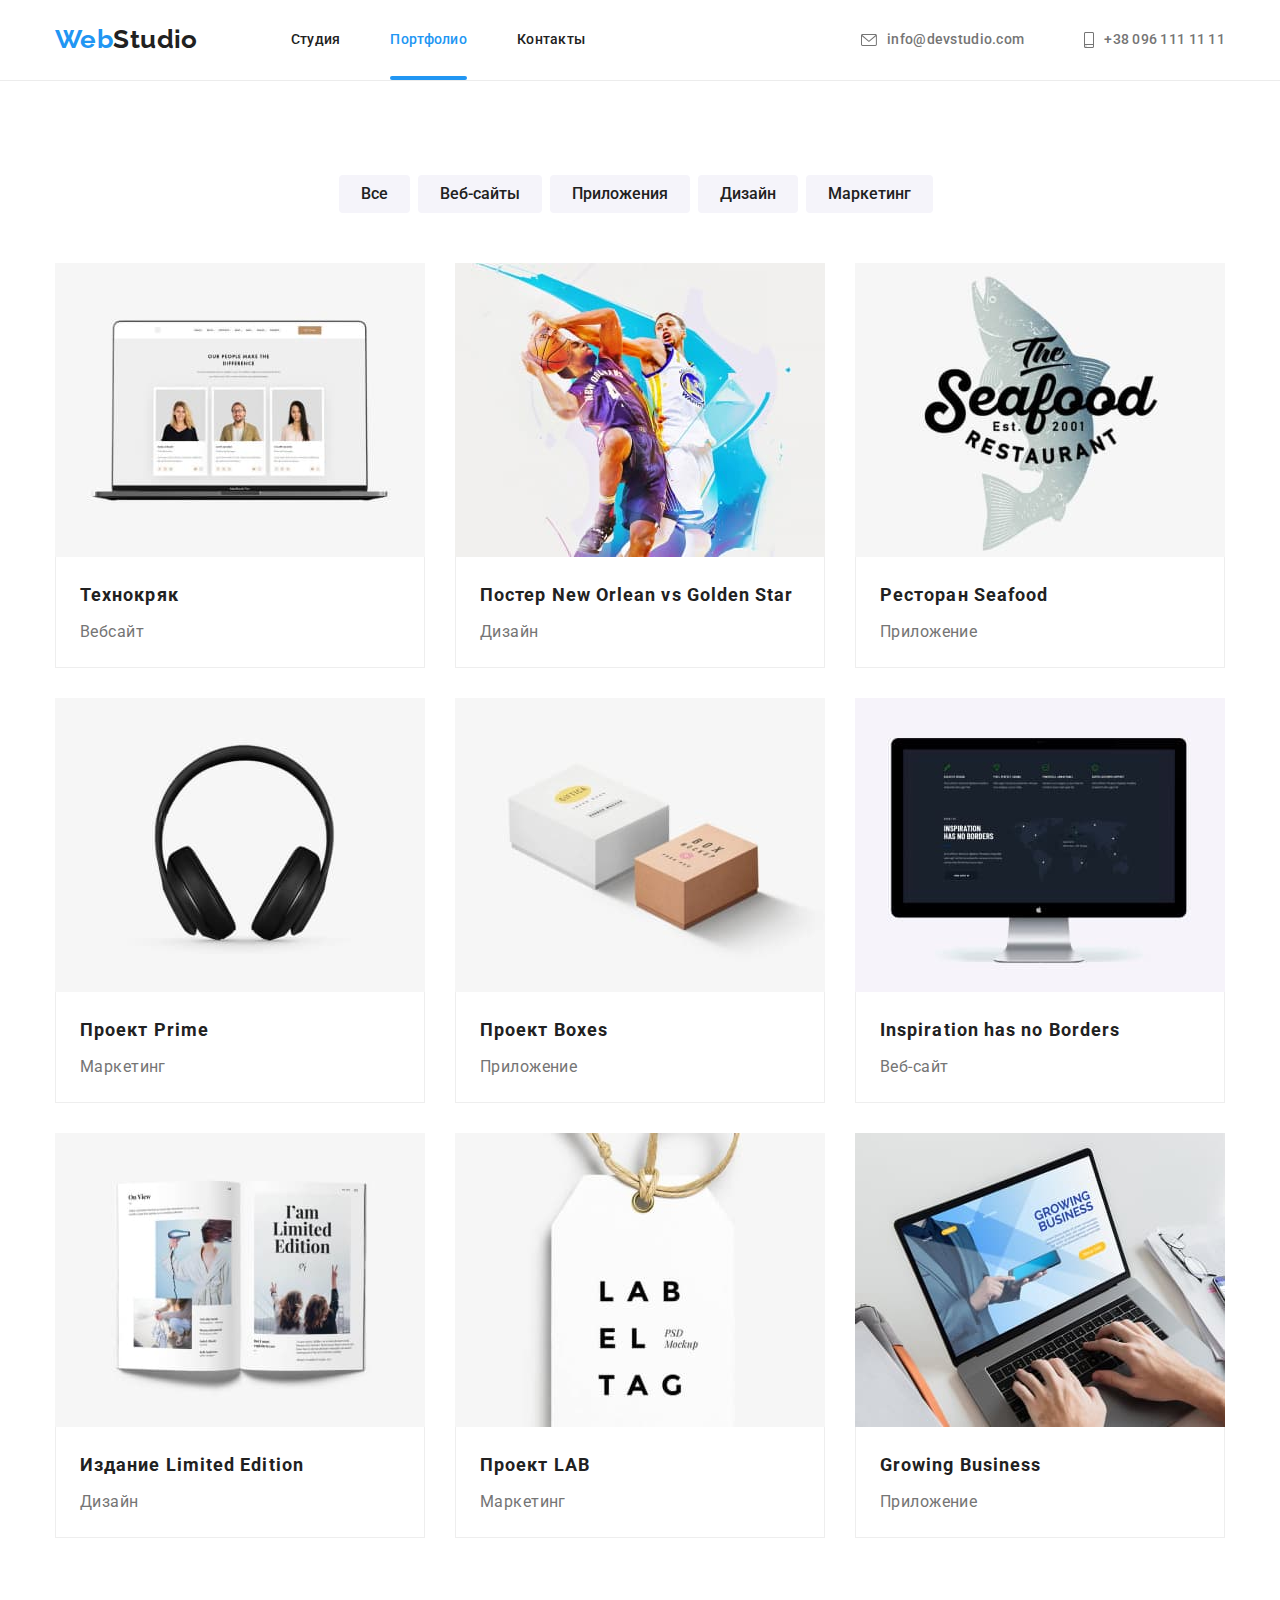
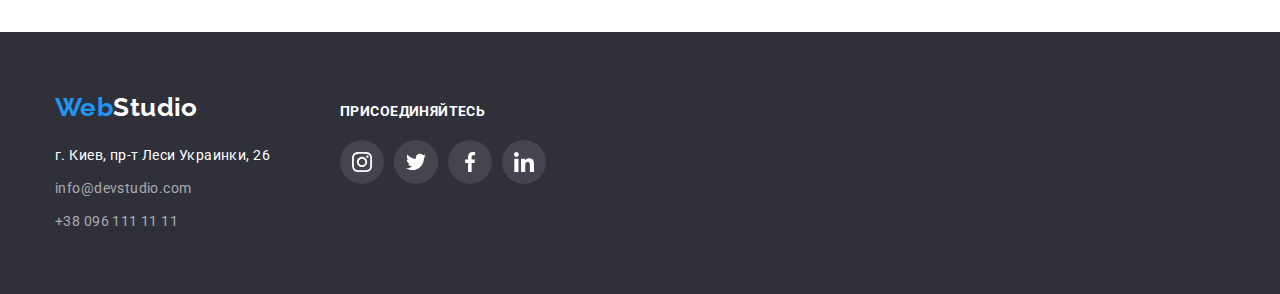
==== portfolio.html @ 2a9d5c74 "Create portfolio.html" ====
<!DOCTYPE html>
<html lang="ru">

<head>
    <meta charset="UTF-8">
    <meta http-equiv="X-UA-Compatible" content="IE=edge">
    <meta name="viewport" content="width=device-width, initial-scale=1.0">
    <title>Портфолио</title>
    <link rel="preconnect" href="https://fonts.googleapis.com">
    <link rel="preconnect" href="https://fonts.gstatic.com" crossorigin>
    <link href="https://fonts.googleapis.com/css2?family=Raleway:wght@700&family=Roboto:wght@400;500;700;900&display=swap"
        rel="stylesheet">
    <link rel="stylesheet" href="https://cdnjs.cloudflare.com/ajax/libs/modern-normalize/1.1.0/modern-normalize.min.css" />
    <link rel="stylesheet" href="./css/styles.css" />
</head>

<body>
    <header class="page-heder">
        <div class="container main-nav">
            <nav class="nav">
    
                <a href="./index.html" class="logo logo-beg"> Web<span class="logo-end">Studio</span> </a>
                <ul class="site-nav list">
                    <!-- меню навігації -->
                    <li class="item"><a href="./index.html" class="nav-link">Студия</a></li>
                    <li class="item"><a href="./portfolio.html" class="nav-link  current">Портфолио</a></li>
                    <li class="item"><a href="" class="nav-link">Контакты</a></li>
                </ul>
            </nav>
            <ul class="contact-li list">
                <!-- контакти -->
                <li class="item">
                    <a href="mailto:info@devstudio.com" class="contact mail">
                        <svg class="icon-cont" width="16" height="12">
                            <use href="./images/sprite.svg#icon-envelope"></use>
                        </svg>
                        info@devstudio.com
                    </a>
                </li>
                <li class="item">
                    <a href="tel:+380961111111" class="contact tel">
                        <svg class="icon-cont" width="10" height="16">
                            <use href="./images/sprite.svg#icon-smartphone"></use>
                        </svg>
                        +38 096 111 11 11
                    </a>
                </li>
            </ul>
        </div>
    
    
    </header>
    
    
   
    <main>
        <section class="section">
            <div class="container">
                <h1 class="title-portfolio">Портфолио</h1>
                <ul class="btn-portfolio list">
                    <li>
                        <button type="button" class="button-portfolio">Все</button>
                    </li>
                    <li>
                        <button type="button" class="button-portfolio">Веб-сайты</button>
                    </li>
                    <li>
                        <button type="button" class="button-portfolio">Приложения</button>
                    </li>
                    <li>
                        <button type="button" class="button-portfolio">Дизайн</button>
                    </li>
                    <li>
                        <button type="button" class="button-portfolio">Маркетинг</button>
                    </li>
                </ul>
                <ul class="container-portfolio list">
                    <li class="item">
                        <a href="" class="link-portfolio"><img src="./images/portf01.jpg" alt="Технокряк" width="370">
                            <p class="text-overley">Ресурс предлагает комплексные предложения с разным уровнем функционала и сервисов. Все это
                                позволит посетителю получить
                                исчерпывающие сведения о компании или частном лице.</p>
                            <div class="portfolio-title">
                                <h2 class="name-portfolio">Технокряк</h2>
                                <p class="text-portfolio">Вебсайт</p>
                                
                            </div>
                           
                        </a>
                    </li>
                    <li class="item">
                        <a href="" class="link-portfolio"><img src="./images/portf02.jpg" alt="Постер New Orlean vs Golden Star"
                                width="370">
                                <p class="text-overley">Ресурс предлагает комплексные предложения с разным уровнем функционала и сервисов. Все это
                                    позволит посетителю получить
                                    исчерпывающие сведения о компании или частном лице.</p>
                            <div class="portfolio-title">
                                <h2 class="name-portfolio">Постер New Orlean vs Golden Star</h2>
                                <p class="text-portfolio">Дизайн</p>
                            </div>
                                
                        </a>
                    </li>
                    <li class="item">
                        <a href="" class="link-portfolio"><img src="./images/portf03.jpg" alt="Ресторан Seafood" width="370">
                            <p class="text-overley">Ресурс предлагает комплексные предложения с разным уровнем функционала и сервисов. Все это
                                позволит посетителю получить
                                исчерпывающие сведения о компании или частном лице.</p>
                            <div class="portfolio-title">
                                <h2 class="name-portfolio">Ресторан Seafood</h2>
                                <p class="text-portfolio">Приложение</p>
                            </div>
                            
                        </a>
                    </li>
                    <li class="item">
                        <a href="" class="link-portfolio"><img src="./images/portf04.jpg" alt="Проект Prime" width="370">
                            <p class="text-overley">Ресурс предлагает комплексные предложения с разным уровнем функционала и сервисов. Все это
                                позволит посетителю получить
                                исчерпывающие сведения о компании или частном лице.</p>
                            <div class="portfolio-title">
                                <h2 class="name-portfolio">Проект Prime</h2>
                                <p class="text-portfolio">Маркетинг</p>
                            </div>
                            
                        </a>
                    </li>
                    <li class="item">
                        <a href="" class="link-portfolio"><img src="./images/portf05.jpg" alt="Проект Boxes" width="370">
                            <p class="text-overley">Ресурс предлагает комплексные предложения с разным уровнем функционала и сервисов. Все это
                                позволит посетителю получить
                                исчерпывающие сведения о компании или частном лице.</p>
                            <div class="portfolio-title">
                                <h2 class="name-portfolio">Проект Boxes</h2>
                                <p class="text-portfolio">Приложение</p>
                            </div>
                            
                        </a>
                    </li>
                    <li class="item">
                        <a href="" class="link-portfolio"><img src="./images/portf06.jpg" alt="Inspiration has no Borders"
                                width="370">
                                <p class="text-overley">Ресурс предлагает комплексные предложения с разным уровнем функционала и сервисов. Все это
                                    позволит посетителю получить
                                    исчерпывающие сведения о компании или частном лице.</p>
                                <div class="portfolio-title">
                                    <h2 class="name-portfolio">Inspiration has no Borders</h2>
                                    <p class="text-portfolio">Веб-сайт</p>
                                </div>
                            
                        </a>
                    </li>
                    <li class="item">
                        <a href="" class="link-portfolio"><img src="./images/portf07.jpg" alt="Издание Limited Edition" width="370">
                            <p class="text-overley">Ресурс предлагает комплексные предложения с разным уровнем функционала и сервисов. Все это
                                позволит посетителю получить
                                исчерпывающие сведения о компании или частном лице.</p>
                            <div class="portfolio-title">
                                <h2 class="name-portfolio">Издание Limited Edition</h2>
                                <p class="text-portfolio">Дизайн</p>
                            </div>
                            
                        </a>
                    </li>
                    <li class="item">
                        <a href="" class="link-portfolio"><img src="./images/portf08.jpg" alt="Проект LAB" width="370">
                            <p class="text-overley">Ресурс предлагает комплексные предложения с разным уровнем функционала и сервисов. Все это
                                позволит посетителю получить
                                исчерпывающие сведения о компании или частном лице.</p>
                            <div class="portfolio-title">
                                <h2 class="name-portfolio">Проект LAB</h2>
                                <p class="text-portfolio">Маркетинг</p>
                            </div>
                           
                        </a>
                    </li>
                    <li class="item">
                        <a href="" class="link-portfolio"><img src="./images/portf09.jpg" alt="Growing Business" width="370">
                            <p class="text-overley">Ресурс предлагает комплексные предложения с разным уровнем функционала и сервисов. Все это
                                позволит посетителю получить
                                исчерпывающие сведения о компании или частном лице.</p>
                            <div class="portfolio-title">
                                <h2 class="name-portfolio">Growing Business</h2>
                                <p class="text-portfolio">Приложение</p>
                            </div>
                            
                        </a>
                    </li>
            
                </ul>
            </div>
        </section>
        

    </main>
<footer>
    <div class="container footer">
        <div class="container-footer">
            <a href="./index.html" class="logo logo-beg">Web<span class="logo-end-wh">Studio</span></a>
            <address>
                <ul class="address-li list">
                    <li class="item address-footer">г. Киев, пр-т Леси Украинки, 26</li>
                    <li class="item"><a href="mailto:info@devstudio.com" class="footer-contact">info@devstudio.com </a>
                    </li>
                    <li class="item"><a href="tel:+380961111111" class="footer-contact">+38 096 111 11 11 </a></li>
                </ul>

            </address>
        </div>

        <div class="icon-footer">
            <p class="title-soc-foot">ПРИСОЕДИНЯЙТЕСЬ</p>
            <ul class="list-socnet">
                <li class="icon-socnet-fot list">
                    <a href="" class="icon-link">
                        <svg width="20" height="20">
                            <use href="./images/sprite.svg#icon-instagram"></use>
                        </svg>
                    </a>


                </li>
                <li class="icon-socnet-fot list">
                    <a href="" class="icon-link">
                        <svg width="20" height="20">
                            <use href="./images/sprite.svg#icon-twitter"></use>
                        </svg>
                    </a>

                </li>
                <li class="icon-socnet-fot list">
                    <a href="" class="icon-link">
                        <svg width="20" height="20">
                            <use href="./images/sprite.svg#icon-facebook"></use>
                        </svg>
                    </a>

                </li>
                <li class="icon-socnet-fot list">
                    <a href="" class="icon-link">
                        <svg width="20" height="20">
                            <use href="./images/sprite.svg#icon-linkedin"></use>
                        </svg>
                    </a>

                </li>
            </ul>

        </div>

    </div>

</footer>
</body>

</html>
---- css/styles.css ----
/* *,
*::before,
*::after {
    box-sizing: inherit;
} */

:root {
     --primaty-text-color:         #757575;
     --secondary-background-color: #F5F4FA;
     --title-text-color:           #212121;
     --accent-color:               #2196F3;
     --color-white:                #FFFFFF;
     --color-white-transparency:   rgba(255, 255, 255, 0.6);
     --color-footer:               #2F303A;
     --color-icon:                 #AFB1B8;

}

body {
    margin: 0;
    background-color: var(--color-white);
    color: var(--primaty-text-color);
    font-family: Roboto, sans-serif;
    font-size: 14px;
    line-height: 1.71;
    letter-spacing: 0.03em;
}
/* h1, h2, h3, p{
    margin-top: 0;
    margin-buttom: 0;
} */
/* Утіліти */
/* прибирає крапки в навігагії */
.list {
    list-style: none;
    margin: 0;
    padding: 0;
}

/* Контайнер */
.container {
    width:1200px;
    padding-left: 15px;
    padding-right: 15px;
    margin-left: auto;
    margin-right: auto;
    
}

.section {
    padding-top: 94px;
    padding-bottom: 94px;
}

h1, h2, h3, h4, h5, h6, p{
    margin: 0;
    padding: 0;
}

.specifics, .title-specifics, .app-title, .app-title, .team-title, .title-team, .name-portfolio, .client-title
/* h2,h3 */
{
    color: var(--title-text-color) ;
    
}
.specifics, .section-app, .app-title, .team-title, .name-portfolio, .client-title
/* h2 */
{
    font-weight: 700;
    font-size: 36px;
    line-height: 1.16;
    text-align: center;
}

.page-heder {
    margin: 0;
    border-bottom: 1px solid #ECECEC;
 
   }

.nav {
    display: flex;
    align-items: center;

}

.nav >.logo {
    padding-top: 24px;
    padding-bottom: 25px;
}


/* логотип */
.logo {
    margin-right: 93px;
    display: inline-block;
    text-decoration: none;
    font-family: Raleway, sans-serif;
    font-weight: 700;
    font-size: 26px;
    line-height: 1.19;
  

}

.logo-beg{
    color: var(--accent-color);
    
    
}

.logo-end {
    color: var(--title-text-color);

}

.container.main-nav {
    display: flex;
    align-items: center;
   
    /* justify-content: space-between; */
}

/* меню навігації */

.site-nav {
    display: flex;
   
}

.site-nav .item {
    /* outline: 1px solid red; */
    margin-right: 50px;

}

.site-nav .item:last-child {
    margin-right: 0;
}

.nav-link  {
    display: block;
    padding-top: 32px;
    padding-bottom: 32px;
    color: var(--title-text-color);
    text-decoration: none; 
    font-weight: 500;
    font-size: 14px;
    line-height: 1.14;
    letter-spacing: 0.02em;

    transition: color 250ms transition-timing-function: cubic-bezier (0.4, 0, 0.2, 1);
}

.nav-link.current{
     position: relative;
}

.contact-li {
    display: flex;
    margin-left: auto;
       
}
.contact-li .item + .item {
    margin-left: 50px;
   
}


.contact  {
    
    padding-left: 10px;
    padding-top: 32px;
    padding-bottom: 32px;
    color: var(--primaty-text-color);
    fill: var(--primaty-text-color);
    font-weight: 500;
    font-size: 14px;
    display: flex;
    align-items: center;
    line-height: 1.14;
    letter-spacing: 0.02em;
    text-decoration: none;

    transition: color 250ms cubic-bezier (0.4, 0, 0.2, 1), fill 250ms cubic-bezier (0.4, 0, 0.2, 1);
    
}

.contact> .icon-cont {
   margin-right: 10px;
}

.nav-link:hover, .contact:hover, .footer-contact:hover {
    color: var(--accent-color);
    fill: var(--accent-color);
}
.nav-link:focus, .contact:focus, .footer-contact:focus {
    color: var(--accent-color);
    fill:  var(--accent-color);
}

.site-nav .nav-link.current {
    color:var(--accent-color);
}

.nav-link.current::after{
    content: '';

    position: absolute;

    display: block;
    width: 100% ;
    height: 4px;
    background-color: var(--accent-color) ;
    border-radius: 2px;
    left: 0;
    bottom: 0;
    /* display:none; */
    /* transition: opacity 250ms cubic-bezier (0.4, 0, 0.2, 1); */
}
/* 
.nav-link.current:hover::after{
    display: block;
} */

/* секція Hero */
.hero-title, .hero {
    margin-top: 0;
    /* margin-bottom: 30px; */
    color: var(--color-white);
    
    font-family: 'Roboto';
    font-weight: 900;
    font-size: 44px;
    line-height: 1.36;

    text-align: center;
    letter-spacing: 0.06em;
    text-transform: uppercase;
    
}



.hero-title {
    width: 696px;
    margin: 0 auto;
}

.hero {
    background-color: var(--color-footer);
    background-image: linear-gradient(to right,rgba(47, 48, 58, 0.4),rgba(47, 48, 58, 0.4)), url('../images/hero.jpg');
    height: 600px;
    max-width: 1600px;
    margin-left: auto;
    margin-right: auto;
    background-size: cover;
    background-position: center;
    padding-top: 200px;
    padding-bottom: 200px;
 
}

.backdrop {
    position: absolute;

    top: 0;
    left: 0;
    /* width: 100%;
    height: 100%; */
    width: 1600px;
    height: 1024px;
 
    background-color: rgba(0, 0, 0, 0.2);
}

.backdrop.is-hidden {
    opacity: 0;
    pointer-events: none;

}
.modal {
    position: absolute;
    top:50%;
    left:50%;
    transform:translate(-50%, -50%);

    margin: 221px, 536px, 222px, 536px;
    width: 528px;
    height: 581px;
    
    

    background-color: var(--color-white);
    box-shadow: 0px 1px 3px rgba(0, 0, 0, 0.12), 0px 1px 1px rgba(0, 0, 0, 0.14), 0px 2px 1px rgba(0, 0, 0, 0.2);
    border-radius: 4px;


}

/* .modal-close {
    display: flex;
    justify-content: center;
    align-items: center;
    
} */

.btn-modal-close {
    position: absolute;
    top: 0;
    right: 0;

    display: block;
    width: 30px;
    height: 30px;
    
    /* padding: 0; */
    margin: 8px 8px;
   
    content: '';
    background: #FFFFFF;
    background-size: cover;
    border-radius: 50%;
    border: 1px solid rgba(0, 0, 0, 0.1);
 
    background-size: cover;
    background-repeat: no-repeat;
    background-image: url("../images/close.svg"); 
    
}

/* .btn-modal-close::before {
        content: '';
        display: inline-block;
        width: 30px;
        height: 30px;
        /* background-image: url("../images/close.svg"); */
    

 .modal.close {
    
      
}  
/* секція Specifics */

.specifics {
    display:none;
  
}
.specific-list {
    display: flex;
}
.specific-list .item {
    width: 270px;
    margin-right: 30px;
  
   
}
.specific-list .item:last-child {
    margin-right: 0;
}

 .title-specifics {
    margin-bottom: 10px;
    font-size: 14px;
    line-height: 1.14;
    text-transform: uppercase;

 }

.specific-list>.item::before{
 display:block;
 content:"";
 height: 120px;
 background-color: var(--secondary-background-color);
 
 background-size: contain;
 background-size: 65px, 70px;
 background-repeat: no-repeat;
 background-position: center;
 margin-bottom: 30px;
}

.item.icon-details::before {
background-image: url("../images/det.svg");
}

.item.icon-punkt::before{
    background-image: url("../images/punkt.svg");
}

.item.icon-plan::before {
    background-image: url("../images/diagram.svg");
}

.item.icon-techno::before {
    background-image: url("../images/astronaut.svg");
}

 .section.app {
     padding-top: 0;
 }

.app-title {
    margin-top: 0;
    margin-bottom: 50px;
}

.app-list {
    display:flex;
 
    
 }

.app-list .item {
    display: block;
    max-width: 100%;
    height: auto;
    margin-right: 30px;

    position: relative;

    
 }
 /* .app-overlay {
    
 } */

.app-list .item:last-child {
    margin-right: 0;
}

.title-overley {
    display: block;
    width: 370px;
    height: 70px;
    
    position: absolute;

    bottom: 0;
    left: 0;

    font-weight: 700;
    font-size: 14px;
    line-height: 1.14;
    text-align: center;
    letter-spacing: 0.03em;
    text-transform: uppercase;

    padding-top: 27px;
    padding-right: auto;
    padding-bottom: 27px;
    padding-left: auto;
    
    color: var(--color-white);

    background: rgba(47, 48, 58, 0.8)
}

 /* секція Team */

.team-list {
    display: flex;
   
}

.section.team {
       
    background-color: var(--secondary-background-color) ;

 }


.team-title {
    margin-top: 0;
    margin-bottom: 50px;
   
 }

.team-list .item {
    margin-right: 30px;
    background: var(--color-white);
    /* material shadow v1 */
    
    box-shadow: 0px 1px 3px rgba(0, 0, 0, 0.12), 0px 1px 1px rgba(0, 0, 0, 0.14), 0px 2px 1px rgba(0, 0, 0, 0.2);
    border-radius: 0px 0px 4px 4px;
}

.team-list .item:last-child {
    margin-right: 0;
}

.team-list.item img {
    display: inline-block;
    max-width: 100%;
    height: auto;

}
 .team-card {
     align-items: center;
     padding-top: 30px;
     padding-bottom: 30px;

 }
.title-team {
    /* margin-top: 30px; */
    margin-bottom: 10px;
    font-weight: 500;
    font-size: 16px;
    line-height: 1.19;
    text-align: center;

  
 }
.text-team {
    margin-top: 0;
    margin-bottom: 16px;
    font-size: 16px;
    line-height: 1.19;
    text-align: center;
    
}


.list-socnet {
    display:flex;
    padding: 0;
    justify-content: center;

   
}

.icon-socnet {
    margin-right: 10px;
}
.icon-socnet .icon-link {
    display:flex;
    width: 44px; 
    height: 44px;

    border-radius: 50%; 
    justify-content: center;
    align-items: center;

    transition: background-color 250ms cubic-bezier (0.4, 0, 0.2, 1), fill 250ms cubic-bezier (0.4, 0, 0.2, 1);

}
.icon-socnet:last-child{
    margin-right: 0;
}

.icon-socnet .icon-link {
    fill: var(--color-icon);
}
.icon-socnet .icon-link:hover {
    fill: var(--color-white);
    background-color: var(--accent-color);
}
.icon-socnet .icon-link:focus {
    fill: var(--color-white);
    background-color: var(--accent-color);
}


/* Section Client */

.client-title {
    margin-bottom: 50px;
}

.client-list {
    display: flex;
    padding: 0;
    justify-content: center;

    /* margin-right: 30px; */
}

/* .client-list:last-child {
    margin-right: 0;
} */


.client-link {
    display:flex;
    width: 170px;
    height: 92px;

    border: 1px solid var(--color-icon);
    border-radius: 4px;

    fill: var(--color-icon);
    justify-content: center;
    align-items: center;
    margin-right: 30px;
    padding: 16px 32px; 

    transition: border 250ms cubic-bezier (0.4, 0, 0.2, 1), fill: 250ms cubic-bezier (0.4, 0, 0.2, 1);
  
}

.client-link:last-child {
    margin-bottom: 0;
} 

.client-link:focus {
    fill: var(--accent-color);
    border: 1px solid var(--accent-color);

}

.client-link:hover {
    fill: var(--accent-color);
    border: 1px solid var(--accent-color);

}

/* button */
.button {
    display: inline-block;
    /* box-shadow: 0px 4px 4px rgba(0, 0, 0, 0.15); */
    border-radius: 4px;
    padding: 10px 32px;
    min-width: 200px;
    border: none;
    /* height: 50px;
    left: 700px;
    top: 430px;  */

    background-color: var(--accent-color);
    color: var(--color-white);
    font-weight: 700;
    font-size: 16px;
    line-height: 1.88;
    letter-spacing: 0.06em;
    cursor: pointer;
    text-align: center;
    margin-top: 30px;

    transition: background-color 250ms cubic-bezier (0.4, 0, 0.2, 1);

}

.button:hover {
    background-color: #188CE8;
}

.button:focus {
    background-color: #188CE8;
}

/* футер */
.footer-contact {
    color: var(--color-white-transparency);
    text-decoration: none;
    line-height: 1.71;
    font-style: normal;

    transition: color 250ms cubic-bezier (0.4, 0, 0.2, 1);
      
}

footer {
    padding-top: 60px;
    padding-bottom: 60px;
    background-color:var(--color-footer) ;
    color: var(--color-white);
}
   
.address-footer {
    margin-top: 20px;
    font-style: normal;
}
.address-li {
    padding-right: 70px;
}

.address-li .item {
    margin-bottom: 9px ;
}

.address-li .item:last-child {
    margin-bottom: 0;
}

.logo-end-wh {
    color: var(--color-white);
}

.container.footer {
    display: flex;
    align-items: baseline;
   
}
.title-soc-foot {
    /* margin-top: 0; */
    font-weight: 700;
    margin-bottom: 20px;
    font-size: 14px;
    line-height: 1.14;
    text-transform: uppercase;
}

.title-soc-foot{
   text-align: left;
   
}
.icon-footer {
    text-align: center;
}

.list-socnet {
   
    /* margin: 0;
    padding: 0; */
}

.icon-socnet-fot {
    width: 44px;
    height: 44px;
    border-radius: 50%;
    
    background-color: rgba(255, 255, 255, 0.1);

    padding: 12px;
    margin-right: 10px;

    transition: background-color 250ms  (0.4, 0, 0.2, 1), fill 250ms cubic-bezier (0.4, 0, 0.2, 1);
}

.icon-socnet-fot .icon-link {
fill: var(--color-white);
}

.icon-socnet-fot:last-child {
    margin-right: 0;
}

.icon-socnet-fot:hover {

    fill: var(--color-white);
    background-color: var(--accent-color);
}

.icon-socnet-fot:focus {

    fill: var(--color-white);
    background-color: var(--accent-color);
}


/* portfolio.html */

.title-portfolio {
    display:none;
    margin: 0;
    padding: 0;
    color:var(--color-white);
}

.btn-portfolio {
    display:flex;
    margin-bottom: 50px;
    justify-content: center;
}
.button-portfolio {
    display:inline-block;
    border: none;
    border-radius: 4px;
    padding: 6px 22px;
    margin-right: 8px;
    /* min-width: 73px; */

    font-weight: 500;
    font-size: 16px;
    line-height: 1.62;
    text-align: center;
    background-color: var(--secondary-background-color);
    color: var(--title-text-color);
    cursor: pointer;

    transition: background-color 250ms cubic-bezier (0.4, 0, 0.2, 1), color 250ms cubic-bezier (0.4, 0, 0.2, 1), box-shadow 250ms cubic-bezier (0.4, 0, 0.2, 1);
    
}

.button-portfolio:focus{
    color: var(--color-white);
    background-color: var(--accent-color);
    box-shadow: 0px 3px 1px rgba(0, 0, 0, 0.1), 0px 1px 2px rgba(0, 0, 0, 0.08), 0px 2px 2px rgba(0, 0, 0, 0.12);

}

.button-portfolio:hover {
    color: var(--color-white);
    background-color: var(--accent-color);
    box-shadow: 0px 3px 1px rgba(0, 0, 0, 0.1), 0px 1px 2px rgba(0, 0, 0, 0.08), 0px 2px 2px rgba(0, 0, 0, 0.12);
    

}

.container-portfolio {
    display: flex;
    flex-wrap: wrap;
    gap: 30px;
    /* border: 1px solid #EEEEEE; */
    /* justify-content: center;
  */
}

/* .container-portfolio .item:hover {
box-shadow: 0px 1px 1px rgba(0, 0, 0, 0.12), 0px 4px 4px rgba(0, 0, 0, 0.06), 1px 4px 6px rgba(0, 0, 0, 0.16);
} */

.portfolio-title {
    border-left: 1px solid #EEEEEE;
    border-right: 1px solid #EEEEEE;
    border-bottom: 1px solid #EEEEEE;
    padding: 20px 24px;
}
.container-portfolio .item{
   
}

.container-portfolio .item:nth-child(3n){
    margin-right: 0;
}

.container-portfolio .item:nth-last-child(-n+3){
    margin-bottom: 0;
}


.link-portfolio {
    display: block;
    text-decoration: none;
    position: relative;

    

    transition: box-shadow 250ms cubic-bezier (0.4, 0, 0.2, 1);
}

.text-overley {
    display: block;
    width: 370px;
    height: 294px;
    /* width: 100%;
    height: 100%; */

    top: 0;
    right: 0;
    position: absolute;

    font-weight: 400;
    font-size: 18px;
    line-height: 1.56;
    letter-spacing: 0.03em;
    color: var(--color-white);
    background-color: rgba(33, 150, 243, 0.9);

    padding: 63px 24px;
    
    display: none;

    transform: translateY(100%);
    transition: 250ms, cubic-bezier(0.4, 0, 0.2, 1);
    
}


.link-portfolio:hover {
    box-shadow: 0px 1px 1px rgba(0, 0, 0, 0.12), 0px 4px 4px rgba(0, 0, 0, 0.06), 1px 4px 6px rgba(0, 0, 0, 0.16);
}

.link-portfolio:hover .text-overley {
    display:block;
    transform: translateY(0);
    transition: 250ms, cubic-bezier(0.4, 0, 0.2, 1);
    }


.link-portfolio img {
    display: block;
    max-width: 100%;
    height: auto;
}

.link-portfolio> img::before{
     display: inline-block;
     content: '';

     position: absolute;
     top:0;
     left:0;
     width: 100%;
     height: 100%;

     background-color: rgba(33, 150, 243, 0.9);

     opacity: 0;

}

.name-portfolio {
    /* margin-top: 20px; */
    margin-bottom: 4px;
    font-size: 18px;
    line-height: 2;
    letter-spacing: 0.06em;
    text-align: left;
/* 
    background-color: tomato; */
}
.text-portfolio {
    /* margin-top: 0; */
    /* margin-bottom: 20px; */
    font-size: 16px;
    line-height: 1.88;
    color:var(--primaty-text-color);
/* 
    background-color: tomato; */
   
}
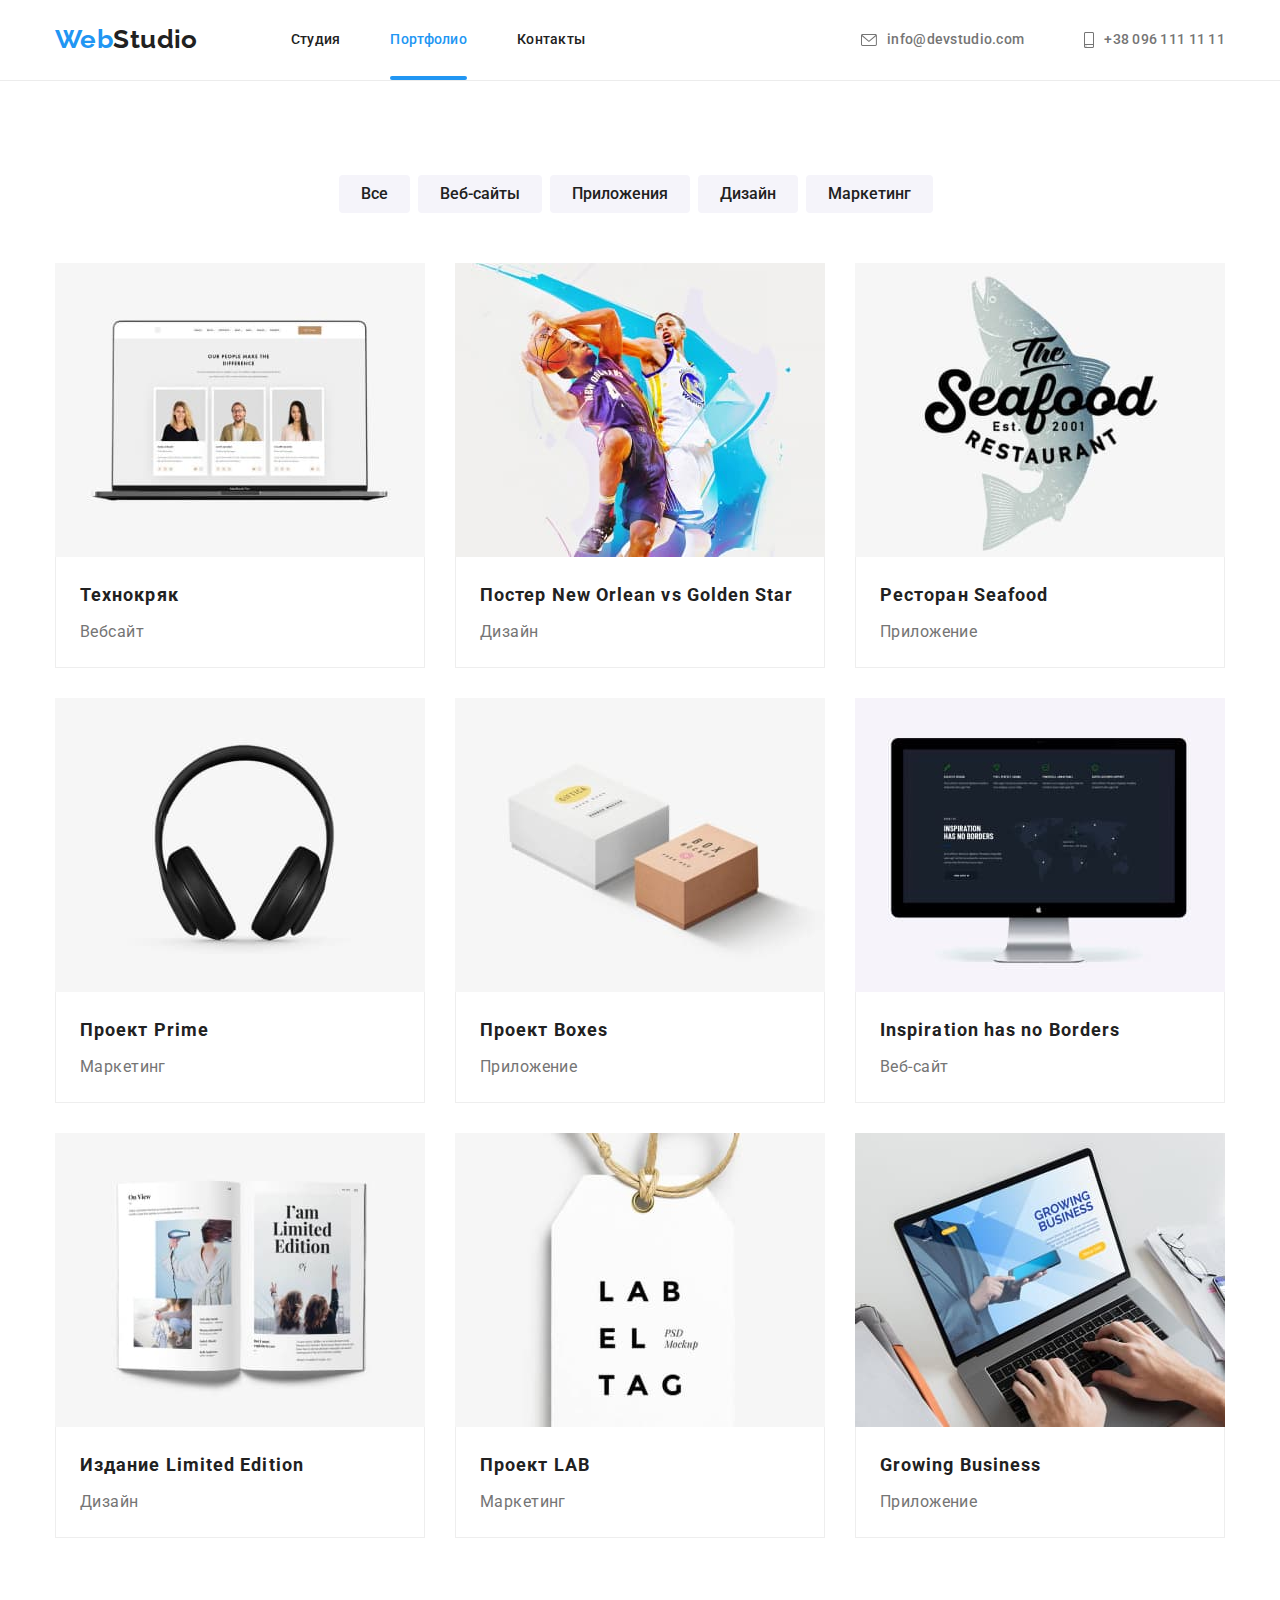
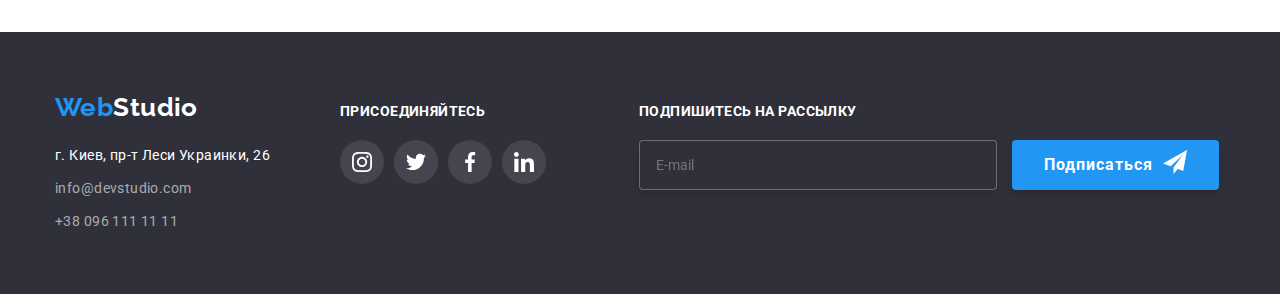
==== commit c9f1a567: "Update portfolio.html" ====
--- a/portfolio.html
+++ b/portfolio.html
@@ -76,24 +76,30 @@
                 </ul>
                 <ul class="container-portfolio list">
                     <li class="item">
-                        <a href="" class="link-portfolio"><img src="./images/portf01.jpg" alt="Технокряк" width="370">
-                            <p class="text-overley">Ресурс предлагает комплексные предложения с разным уровнем функционала и сервисов. Все это
-                                позволит посетителю получить
-                                исчерпывающие сведения о компании или частном лице.</p>
-                            <div class="portfolio-title">
-                                <h2 class="name-portfolio">Технокряк</h2>
-                                <p class="text-portfolio">Вебсайт</p>
+                        <a class="link-portfolio" href="" >
+                            <div class="cards-overlay">
+                                <img src="./images/portf01.jpg" alt="Технокряк" width="370">
+                                <p class="text-overley">Ресурс предлагает комплексные предложения с разным уровнем функционала и сервисов. Все это
+                                    позволит посетителю получить
+                                    исчерпывающие сведения о компании или частном лице.</p>
+                            </div>
+                            <div class="portfolio-title">
+                                 <h2 class="name-portfolio">Технокряк</h2>
+                                 <p class="text-portfolio">Вебсайт</p>
                                 
                             </div>
-                           
-                        </a>
-                    </li>
-                    <li class="item">
-                        <a href="" class="link-portfolio"><img src="./images/portf02.jpg" alt="Постер New Orlean vs Golden Star"
-                                width="370">
-                                <p class="text-overley">Ресурс предлагает комплексные предложения с разным уровнем функционала и сервисов. Все это
-                                    позволит посетителю получить
-                                    исчерпывающие сведения о компании или частном лице.</p>
+                         
+                        </a>
+                    </li>
+                    <li class="item">
+                        <a class="link-portfolio" href="" >
+                            <div class="cards-overlay">
+                                <img src="./images/portf02.jpg" alt="Постер New Orlean vs Golden Star" width="370">
+                                <p class="text-overley">Ресурс предлагает комплексные предложения с разным уровнем функционала и сервисов. Все это
+                                    позволит посетителю получить
+                                    исчерпывающие сведения о компании или частном лице.</p>
+                            </div>
+                            
                             <div class="portfolio-title">
                                 <h2 class="name-portfolio">Постер New Orlean vs Golden Star</h2>
                                 <p class="text-portfolio">Дизайн</p>
@@ -102,10 +108,14 @@
                         </a>
                     </li>
                     <li class="item">
-                        <a href="" class="link-portfolio"><img src="./images/portf03.jpg" alt="Ресторан Seafood" width="370">
-                            <p class="text-overley">Ресурс предлагает комплексные предложения с разным уровнем функционала и сервисов. Все это
-                                позволит посетителю получить
-                                исчерпывающие сведения о компании или частном лице.</p>
+                        <a class="link-portfolio href="" ">
+                            <div class="cards-overlay">
+                                <img src="./images/portf03.jpg" alt="Ресторан Seafood" width="370">
+                                <p class="text-overley">Ресурс предлагает комплексные предложения с разным уровнем функционала и сервисов. Все это
+                                    позволит посетителю получить
+                                    исчерпывающие сведения о компании или частном лице.</p>
+                            </div>
+                           
                             <div class="portfolio-title">
                                 <h2 class="name-portfolio">Ресторан Seafood</h2>
                                 <p class="text-portfolio">Приложение</p>
@@ -114,10 +124,14 @@
                         </a>
                     </li>
                     <li class="item">
-                        <a href="" class="link-portfolio"><img src="./images/portf04.jpg" alt="Проект Prime" width="370">
-                            <p class="text-overley">Ресурс предлагает комплексные предложения с разным уровнем функционала и сервисов. Все это
-                                позволит посетителю получить
-                                исчерпывающие сведения о компании или частном лице.</p>
+                        <a class="link-portfolio href="" ">
+                            <div class="cards-overlay">
+                                <img src="./images/portf04.jpg" alt="Проект Prime" width="370">
+                                <p class="text-overley">Ресурс предлагает комплексные предложения с разным уровнем функционала и сервисов. Все это
+                                    позволит посетителю получить
+                                    исчерпывающие сведения о компании или частном лице.</p>
+                            </div>
+                            
                             <div class="portfolio-title">
                                 <h2 class="name-portfolio">Проект Prime</h2>
                                 <p class="text-portfolio">Маркетинг</p>
@@ -126,10 +140,14 @@
                         </a>
                     </li>
                     <li class="item">
-                        <a href="" class="link-portfolio"><img src="./images/portf05.jpg" alt="Проект Boxes" width="370">
-                            <p class="text-overley">Ресурс предлагает комплексные предложения с разным уровнем функционала и сервисов. Все это
-                                позволит посетителю получить
-                                исчерпывающие сведения о компании или частном лице.</p>
+                        <a class="link-portfolio" href="" >
+                            <div class="cards-overlay">
+                                <img src="./images/portf05.jpg" alt="Проект Boxes" width="370">
+                                <p class="text-overley">Ресурс предлагает комплексные предложения с разным уровнем функционала и сервисов. Все это
+                                    позволит посетителю получить
+                                    исчерпывающие сведения о компании или частном лице.</p>
+                            </div>
+                            
                             <div class="portfolio-title">
                                 <h2 class="name-portfolio">Проект Boxes</h2>
                                 <p class="text-portfolio">Приложение</p>
@@ -138,11 +156,14 @@
                         </a>
                     </li>
                     <li class="item">
-                        <a href="" class="link-portfolio"><img src="./images/portf06.jpg" alt="Inspiration has no Borders"
-                                width="370">
-                                <p class="text-overley">Ресурс предлагает комплексные предложения с разным уровнем функционала и сервисов. Все это
-                                    позволит посетителю получить
-                                    исчерпывающие сведения о компании или частном лице.</p>
+                        <a class="link-portfolio" href="" >
+                            <div class="cards-overlay">
+                                <img src="./images/portf06.jpg" alt="Inspiration has no Borders" width="370">
+                                <p class="text-overley">Ресурс предлагает комплексные предложения с разным уровнем функционала и сервисов. Все это
+                                    позволит посетителю получить
+                                    исчерпывающие сведения о компании или частном лице.</p>
+                            </div>
+                            
                                 <div class="portfolio-title">
                                     <h2 class="name-portfolio">Inspiration has no Borders</h2>
                                     <p class="text-portfolio">Веб-сайт</p>
@@ -151,10 +172,14 @@
                         </a>
                     </li>
                     <li class="item">
-                        <a href="" class="link-portfolio"><img src="./images/portf07.jpg" alt="Издание Limited Edition" width="370">
-                            <p class="text-overley">Ресурс предлагает комплексные предложения с разным уровнем функционала и сервисов. Все это
-                                позволит посетителю получить
-                                исчерпывающие сведения о компании или частном лице.</p>
+                        <a class="link-portfolio" href="" >
+                            <div class="cards-overlay">
+                                <img src="./images/portf07.jpg" alt="Издание Limited Edition" width="370">
+                                <p class="text-overley">Ресурс предлагает комплексные предложения с разным уровнем функционала и сервисов. Все это
+                                    позволит посетителю получить
+                                    исчерпывающие сведения о компании или частном лице.</p>
+                            </div>
+                            
                             <div class="portfolio-title">
                                 <h2 class="name-portfolio">Издание Limited Edition</h2>
                                 <p class="text-portfolio">Дизайн</p>
@@ -163,10 +188,14 @@
                         </a>
                     </li>
                     <li class="item">
-                        <a href="" class="link-portfolio"><img src="./images/portf08.jpg" alt="Проект LAB" width="370">
-                            <p class="text-overley">Ресурс предлагает комплексные предложения с разным уровнем функционала и сервисов. Все это
-                                позволит посетителю получить
-                                исчерпывающие сведения о компании или частном лице.</p>
+                        <a  class="link-portfolio" href="" >
+                            <div class="cards-overlay">
+                                <img src="./images/portf08.jpg" alt="Проект LAB" width="370">
+                                <p class="text-overley">Ресурс предлагает комплексные предложения с разным уровнем функционала и сервисов. Все это
+                                    позволит посетителю получить
+                                    исчерпывающие сведения о компании или частном лице.</p>
+                            </div>
+                           
                             <div class="portfolio-title">
                                 <h2 class="name-portfolio">Проект LAB</h2>
                                 <p class="text-portfolio">Маркетинг</p>
@@ -175,10 +204,14 @@
                         </a>
                     </li>
                     <li class="item">
-                        <a href="" class="link-portfolio"><img src="./images/portf09.jpg" alt="Growing Business" width="370">
-                            <p class="text-overley">Ресурс предлагает комплексные предложения с разным уровнем функционала и сервисов. Все это
-                                позволит посетителю получить
-                                исчерпывающие сведения о компании или частном лице.</p>
+                        <a class="link-portfolio" href="" >
+                            <div class="cards-overlay">
+                                <img src="./images/portf09.jpg" alt="Growing Business" width="370">
+                                <p class="text-overley">Ресурс предлагает комплексные предложения с разным уровнем функционала и сервисов. Все это
+                                    позволит посетителю получить
+                                    исчерпывающие сведения о компании или частном лице.</p>
+                            </div>
+                            
                             <div class="portfolio-title">
                                 <h2 class="name-portfolio">Growing Business</h2>
                                 <p class="text-portfolio">Приложение</p>
@@ -247,7 +280,15 @@
             </ul>
 
         </div>
-
+        <form>
+            <div class="form-subscribe">
+                <label class="form-title-subscribe" for="email">Подпишитесь на рассылку </label>
+                <input class="input-subscribe" id="email" type="email" name="email" placeholder="E-mail" />
+        
+        
+                <button class="button btn-subscribe" type="submit">Подписаться</button>
+        
+        </form>
     </div>
 
 </footer>
--- a/css/styles.css
+++ b/css/styles.css
@@ -29,7 +29,7 @@
     margin-top: 0;
     margin-buttom: 0;
 } */
-/* Утіліти */
+/* Утиліти */
 /* прибирає крапки в навігагії */
 .list {
     list-style: none;
@@ -118,7 +118,7 @@
     display: flex;
     align-items: center;
    
-    /* justify-content: space-between; */
+ 
 }
 
 /* меню навігації */
@@ -149,8 +149,8 @@
     line-height: 1.14;
     letter-spacing: 0.02em;
 
-    transition: color 250ms transition-timing-function: cubic-bezier (0.4, 0, 0.2, 1);
-}
+    transition: color 2500ms cubic-bezier(0.4, 0, 0.2, 1), fill 2500ms cubic-bezier(0.4, 0, 0.2, 1);
+} 
 
 .nav-link.current{
      position: relative;
@@ -182,7 +182,7 @@
     letter-spacing: 0.02em;
     text-decoration: none;
 
-    transition: color 250ms cubic-bezier (0.4, 0, 0.2, 1), fill 250ms cubic-bezier (0.4, 0, 0.2, 1);
+    transition: color 250ms cubic-bezier(0.4, 0, 0.2, 1), fill 250ms cubic-bezier(0.4, 0, 0.2, 1);
     
 }
 
@@ -193,17 +193,21 @@
 .nav-link:hover, .contact:hover, .footer-contact:hover {
     color: var(--accent-color);
     fill: var(--accent-color);
+    /* transition: opacity 250ms cubic-bezier(0.4, 0, 0.2, 1); */
+
 }
 .nav-link:focus, .contact:focus, .footer-contact:focus {
     color: var(--accent-color);
     fill:  var(--accent-color);
+    /* transition: opacity 250ms cubic-bezier(0.4, 0, 0.2, 1); */
 }
 
 .site-nav .nav-link.current {
     color:var(--accent-color);
-}
-
-.nav-link.current::after{
+    /* transition: opacity 250ms cubic-bezier(0.4, 0, 0.2, 1); */
+}
+
+.nav-link.current::after {
     content: '';
 
     position: absolute;
@@ -216,7 +220,7 @@
     left: 0;
     bottom: 0;
     /* display:none; */
-    /* transition: opacity 250ms cubic-bezier (0.4, 0, 0.2, 1); */
+    /* transition: opacity 250ms cubic-bezier(0.4, 0, 0.2, 1); */
 }
 /* 
 .nav-link.current:hover::after{
@@ -262,20 +266,22 @@
 }
 
 .backdrop {
-    position: absolute;
-
+    position: fixed;
     top: 0;
     left: 0;
-    /* width: 100%;
-    height: 100%; */
-    width: 1600px;
-    height: 1024px;
+    z-index: 1;
+    width: 100%;
+    height: 100%;
  
     background-color: rgba(0, 0, 0, 0.2);
+    opacity: 1;
+    /* transform: scale(1); */
+    transition: opacity 250ms, visibility 250ms; 
 }
 
 .backdrop.is-hidden {
     opacity: 0;
+    visibility: hidden;
     pointer-events: none;
 
 }
@@ -283,17 +289,18 @@
     position: absolute;
     top:50%;
     left:50%;
-    transform:translate(-50%, -50%);
-
-    margin: 221px, 536px, 222px, 536px;
+    /* transform:translate(-50%, -50%);
+    transition: transform 250ms cubic-bezier(0.4, 0, 0.2, 1); */
+    /* margin: 221px, 536px, 222px, 536px; */
     width: 528px;
-    height: 581px;
-    
-    
-
+    max-height: 581px;
+    height: 100%;
+   
     background-color: var(--color-white);
     box-shadow: 0px 1px 3px rgba(0, 0, 0, 0.12), 0px 1px 1px rgba(0, 0, 0, 0.14), 0px 2px 1px rgba(0, 0, 0, 0.2);
     border-radius: 4px;
+
+    transform: translate(-50%, -50%) scale(1);
 
 
 }
@@ -316,9 +323,10 @@
     
     /* padding: 0; */
     margin: 8px 8px;
-   
+    
+    cursor: pointer;
     content: '';
-    background: #FFFFFF;
+    background-color: #FFFFFF;
     background-size: cover;
     border-radius: 50%;
     border: 1px solid rgba(0, 0, 0, 0.1);
@@ -326,21 +334,15 @@
     background-size: cover;
     background-repeat: no-repeat;
     background-image: url("../images/close.svg"); 
-    
-}
-
-/* .btn-modal-close::before {
-        content: '';
-        display: inline-block;
-        width: 30px;
-        height: 30px;
-        /* background-image: url("../images/close.svg"); */
-    
-
- .modal.close {
-    
-      
-}  
+  
+    
+}
+
+.btn-modal-close:hover, .btn-modal-close:focus {
+    transition: background-color 250ms cubic-bezier(0.4, 0, 0.2, 1);
+}
+
+
 /* секція Specifics */
 
 .specifics {
@@ -412,10 +414,16 @@
     
  }
 
+ .app-list .item img {
+     display: block;
+     max-width: 100%;
+     height: auto;
+ }
+
 .app-list .item {
-    display: block;
+    /* display: block;
     max-width: 100%;
-    height: auto;
+    height: auto; */
     margin-right: 30px;
 
     position: relative;
@@ -431,8 +439,8 @@
 }
 
 .title-overley {
-    display: block;
-    width: 370px;
+    display: flex;
+    width: 100%;
     height: 70px;
     
     position: absolute;
@@ -443,14 +451,15 @@
     font-weight: 700;
     font-size: 14px;
     line-height: 1.14;
-    text-align: center;
+    justify-content: center;
+    align-items: center;
     letter-spacing: 0.03em;
     text-transform: uppercase;
 
-    padding-top: 27px;
+    /* padding-top: 27px;
     padding-right: auto;
     padding-bottom: 27px;
-    padding-left: auto;
+    padding-left: auto; */
     
     color: var(--color-white);
 
@@ -542,7 +551,7 @@
     justify-content: center;
     align-items: center;
 
-    transition: background-color 250ms cubic-bezier (0.4, 0, 0.2, 1), fill 250ms cubic-bezier (0.4, 0, 0.2, 1);
+    transition: background-color 250ms cubic-bezier(0.4, 0, 0.2, 1), fill 250ms cubic-bezier(0.4, 0, 0.2, 1);
 
 }
 .icon-socnet:last-child{
@@ -553,8 +562,8 @@
     fill: var(--color-icon);
 }
 .icon-socnet .icon-link:hover {
+    background-color: var(--accent-color);
     fill: var(--color-white);
-    background-color: var(--accent-color);
 }
 .icon-socnet .icon-link:focus {
     fill: var(--color-white);
@@ -575,11 +584,6 @@
 
     /* margin-right: 30px; */
 }
-
-/* .client-list:last-child {
-    margin-right: 0;
-} */
-
 
 .client-link {
     display:flex;
@@ -595,7 +599,7 @@
     margin-right: 30px;
     padding: 16px 32px; 
 
-    transition: border 250ms cubic-bezier (0.4, 0, 0.2, 1), fill: 250ms cubic-bezier (0.4, 0, 0.2, 1);
+    transition: border 250ms cubic-bezier(0.4, 0, 0.2, 1), fill 250ms cubic-bezier(0.4, 0, 0.2, 1);
   
 }
 
@@ -610,22 +614,21 @@
 }
 
 .client-link:hover {
+  
+    border: 1px solid var(--accent-color);
     fill: var(--accent-color);
-    border: 1px solid var(--accent-color);
 
 }
 
 /* button */
 .button {
-    display: inline-block;
-    /* box-shadow: 0px 4px 4px rgba(0, 0, 0, 0.15); */
+    display: inline-flex;
+    box-shadow: 0px 4px 4px rgba(0, 0, 0, 0.15);
     border-radius: 4px;
     padding: 10px 32px;
     min-width: 200px;
     border: none;
-    /* height: 50px;
-    left: 700px;
-    top: 430px;  */
+    
 
     background-color: var(--accent-color);
     color: var(--color-white);
@@ -637,7 +640,7 @@
     text-align: center;
     margin-top: 30px;
 
-    transition: background-color 250ms cubic-bezier (0.4, 0, 0.2, 1);
+    transition: background-color 250ms cubic-bezier(0.4, 0, 0.2, 1);
 
 }
 
@@ -656,7 +659,7 @@
     line-height: 1.71;
     font-style: normal;
 
-    transition: color 250ms cubic-bezier (0.4, 0, 0.2, 1);
+    transition: color 250ms cubic-bezier(0.4, 0, 0.2, 1), fill 250ms cubic-bezier(0.4, 0, 0.2, 1);
       
 }
 
@@ -692,7 +695,7 @@
     align-items: baseline;
    
 }
-.title-soc-foot {
+.title-soc-foot,.form-title-subscribe {
     /* margin-top: 0; */
     font-weight: 700;
     margin-bottom: 20px;
@@ -725,7 +728,7 @@
     padding: 12px;
     margin-right: 10px;
 
-    transition: background-color 250ms  (0.4, 0, 0.2, 1), fill 250ms cubic-bezier (0.4, 0, 0.2, 1);
+    transition: background-color 250ms cubic-bezier(0.4, 0, 0.2, 1), fill 250ms cubic-bezier(0.4, 0, 0.2, 1);
 }
 
 .icon-socnet-fot .icon-link {
@@ -737,15 +740,14 @@
 }
 
 .icon-socnet-fot:hover {
-
+    background-color: var(--accent-color);
     fill: var(--color-white);
+}
+
+.icon-socnet-fot:focus {
+
     background-color: var(--accent-color);
-}
-
-.icon-socnet-fot:focus {
-
     fill: var(--color-white);
-    background-color: var(--accent-color);
 }
 
 
@@ -779,20 +781,20 @@
     color: var(--title-text-color);
     cursor: pointer;
 
-    transition: background-color 250ms cubic-bezier (0.4, 0, 0.2, 1), color 250ms cubic-bezier (0.4, 0, 0.2, 1), box-shadow 250ms cubic-bezier (0.4, 0, 0.2, 1);
-    
-}
-
-.button-portfolio:focus{
+    transition: background-color 250ms cubic-bezier(0.4, 0, 0.2, 1), color 250ms cubic-bezier(0.4, 0, 0.2, 1), box-shadow 250ms cubic-bezier(0.4, 0, 0.2, 1);
+    
+}
+
+.button-portfolio:focus {
+    background-color: var(--accent-color);
     color: var(--color-white);
+    box-shadow: 0px 3px 1px rgba(0, 0, 0, 0.1), 0px 1px 2px rgba(0, 0, 0, 0.08), 0px 2px 2px rgba(0, 0, 0, 0.12);
+
+}
+
+.button-portfolio:hover {
     background-color: var(--accent-color);
-    box-shadow: 0px 3px 1px rgba(0, 0, 0, 0.1), 0px 1px 2px rgba(0, 0, 0, 0.08), 0px 2px 2px rgba(0, 0, 0, 0.12);
-
-}
-
-.button-portfolio:hover {
     color: var(--color-white);
-    background-color: var(--accent-color);
     box-shadow: 0px 3px 1px rgba(0, 0, 0, 0.1), 0px 1px 2px rgba(0, 0, 0, 0.08), 0px 2px 2px rgba(0, 0, 0, 0.12);
     
 
@@ -802,22 +804,19 @@
     display: flex;
     flex-wrap: wrap;
     gap: 30px;
-    /* border: 1px solid #EEEEEE; */
-    /* justify-content: center;
-  */
-}
-
-/* .container-portfolio .item:hover {
-box-shadow: 0px 1px 1px rgba(0, 0, 0, 0.12), 0px 4px 4px rgba(0, 0, 0, 0.06), 1px 4px 6px rgba(0, 0, 0, 0.16);
-} */
+ 
+}
+
+
 
 .portfolio-title {
     border-left: 1px solid #EEEEEE;
     border-right: 1px solid #EEEEEE;
     border-bottom: 1px solid #EEEEEE;
     padding: 20px 24px;
-}
-.container-portfolio .item{
+    
+}
+.container-portfolio .item {
    
 }
 
@@ -835,15 +834,18 @@
     text-decoration: none;
     position: relative;
 
-    
-
-    transition: box-shadow 250ms cubic-bezier (0.4, 0, 0.2, 1);
+    transition: box-shadow 250ms cubic-bezier(0.4, 0, 0.2, 1);
+}
+
+.cards-overlay {
+    position: relative;
+    overflow: hidden;
 }
 
 .text-overley {
-    display: block;
-    width: 370px;
-    height: 294px;
+    display: inline-block;
+    /* width: 370px;
+    height: 294px;  */
     /* width: 100%;
     height: 100%; */
 
@@ -860,46 +862,37 @@
 
     padding: 63px 24px;
     
-    display: none;
-
+    /* display: none; */
+    
     transform: translateY(100%);
-    transition: 250ms, cubic-bezier(0.4, 0, 0.2, 1);
-    
-}
-
-
-.link-portfolio:hover {
-    box-shadow: 0px 1px 1px rgba(0, 0, 0, 0.12), 0px 4px 4px rgba(0, 0, 0, 0.06), 1px 4px 6px rgba(0, 0, 0, 0.16);
-}
-
-.link-portfolio:hover .text-overley {
-    display:block;
-    transform: translateY(0);
-    transition: 250ms, cubic-bezier(0.4, 0, 0.2, 1);
-    }
+    transition: transform 250ms cubic-bezier(0.4, 0, 0.2, 1);
+   
+    
+}
+
+
+
 
 
 .link-portfolio img {
     display: block;
     max-width: 100%;
     height: auto;
-}
-
-.link-portfolio> img::before{
-     display: inline-block;
-     content: '';
-
-     position: absolute;
-     top:0;
-     left:0;
-     width: 100%;
-     height: 100%;
-
-     background-color: rgba(33, 150, 243, 0.9);
-
-     opacity: 0;
-
-}
+
+}
+
+
+
+.link-portfolio:hover {
+    box-shadow: 0px 1px 1px rgba(0, 0, 0, 0.12), 0px 4px 4px rgba(0, 0, 0, 0.06), 1px 4px 6px rgba(0, 0, 0, 0.16);
+   
+}
+
+.cards-overlay:hover .text-overley, .cards-overlay:focus .text-overley {
+ 
+    transform: translateY(0);
+
+ }
 
 .name-portfolio {
     /* margin-top: 20px; */
@@ -922,3 +915,186 @@
    
 }
 
+.form {
+    padding: 40px 39px 40px 41px;
+    font-weight: 400;
+    font-size: 12px;  
+    line-height: 1.17;
+    letter-spacing: 0.01em;
+    color: rgba(117, 117, 117, 1);
+    text-align: left;
+    text-transform: none;
+} 
+.form-title {
+    font-weight: 700;
+    font-size: 20px;
+    line-height: 1.15;
+    text-align: center;
+    letter-spacing: 0.03em;
+    padding-bottom: 2px;
+    color: #212121;
+}
+
+.form-field-inner {
+    position: relative;
+    border: 1px solid rgba(33, 33, 33, 0.2);
+    border-radius: 4px;
+    transition: color 250ms cubic-bezier(0.4, 0, 0.2, 1), color 250ms cubic-bezier(0.4, 0, 0.2, 1), box-shadow 250ms cubic-bezier(0.4, 0, 0.2, 1);
+    transition: color 250ms cubic-bezier(0.4, 0, 0.2, 1), fill 250ms cubic-bezier(0.4, 0, 0.2, 1), box-shadow 250ms cubic-bezier(0.4, 0, 0.2, 1);
+}
+.form-field-label {
+    display: block;
+    padding-top: 10px;
+    padding-bottom: 4px;
+}
+
+.form-field-input, .form-field-textarea {
+    width: 100%;
+    height: 40px;
+    font-weight: 400;
+    font-size: 14px;
+    line-height: 1.14;
+    letter-spacing: 0.01em;
+    
+    padding-left: 41px;
+
+    cursor: pointer;
+
+    border: 1px solid rgba(33, 33, 33, 0.2);
+    border-radius: 4px;
+
+   
+}
+
+.form-field-textarea {
+    height: 120px;
+    padding: 12px 16px;
+    resize: none;
+    
+}
+
+.form-field-inner:focus, .form-field-inner:hover, .form-field-textarea:hover {
+    color: rgba(0, 0, 0, 1); 
+    border: 1px solid #2196F3;
+    fill: var(--accent-color);
+    
+    
+    
+}
+
+
+
+.form-field-icon {
+     position: absolute;
+     top: 50%;
+     left: 14px;
+     /* padding-left: 14px; */
+     transform: translateY(-50%);
+
+}
+
+.form-field-icon:hover, .form-field-icon:focus {
+     fill: var(--accent-color);
+}
+
+/* .form-field-icon::placeholder {
+    fill: var(--accent-color);
+} */
+
+.form-field-checkbox {
+    padding-top: 20px;
+    padding-bottom: 30px;
+    font-size: 14px;
+    line-height: 1.71;
+    letter-spacing: 0.03em;
+}
+/* ховаємо чекбокс */
+ .checkbox-input {
+    position: absolute;
+    -webkit-appearance: none;
+    -moz-appearance: none;
+    appearance: none;
+
+}
+.form-field-checkbox{
+    /* position: relative; */
+}
+.check-box {
+    position: absolute;
+    width: 16px;
+    height: 15px;
+    top:3px;
+    left:13px;
+    /* top: 24px; */
+    /* background-color: #188CE8; */
+    /* padding-left: 20px; */
+    background-image: url(../images/checkbox-off.svg);
+   
+} 
+
+
+.checkbox-label {
+   position: absolute;
+    padding-left: 35px;
+}
+
+.checkbox-input:checked + .check-box {
+    /* background-color: #212121; */
+    background-image: url(../images/checkbox-onn.svg);
+
+}
+.link-dogovor{
+    color: var(--accent-color);
+}
+
+.form-field-btn{
+    text-align: center;
+}
+
+/* .form-field-btn {
+     margin:0;
+  
+} */
+
+.form-title-subscribe {
+        color:var(--color-white);
+}
+
+.form-subscribe {
+    padding-left:93px;
+}
+.form-title-subscribe {
+    display: block;
+}
+.input-subscribe {
+
+    width: 358px;
+    height: 50px;
+    
+    padding:15px 16px;
+    margin-right: 12px;
+
+    color: var(--color-white);
+    background-color: rgba(47, 48, 58, 1);
+    border: 1px solid rgba(255, 255, 255, 0.3);
+    filter: drop-shadow(0px 4px 4px rgba(0, 0, 0, 0.15));
+    border-radius: 4px;
+}
+
+.btn-subscribe {
+    display: inline-flex;
+    margin: 0;
+    text-decoration: none;
+    
+}
+
+.button.btn-subscribe::after {
+    content: "";
+    
+    /* background-size: contain; */
+    width: 24px;
+    height: 24px;
+    margin-left: 10px;
+    /* background-color:rgba(0, 0, 0, 1); */
+    background-image: url("../images/send.svg");
+}